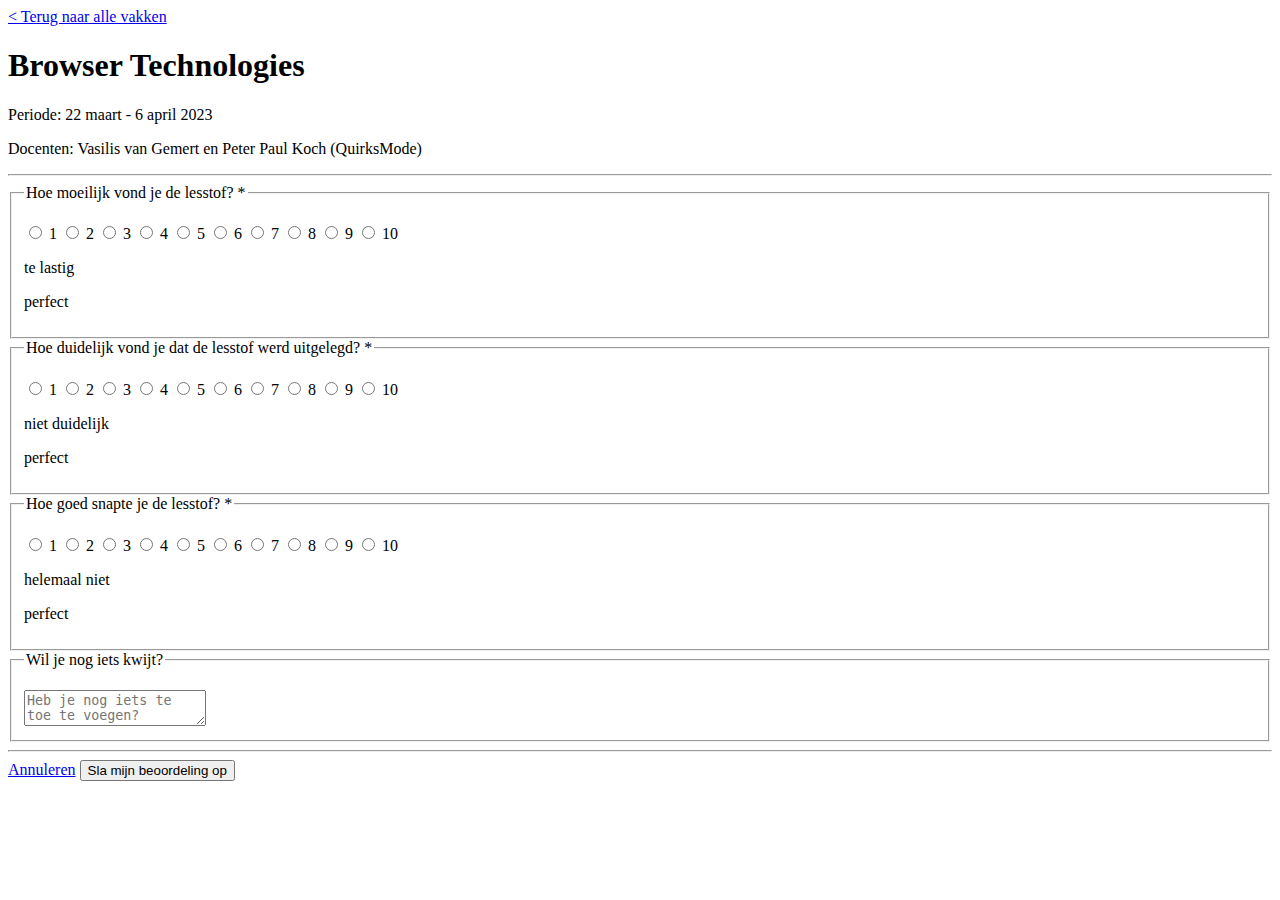
==== bt.html @ ef0c4bd6 "[added] subject pages" ====
<!DOCTYPE html>
<html lang="nl">
	<head>
		<meta charset="UTF-8" />
		<meta http-equiv="X-UA-Compatible" content="IE=edge" />
		<meta name="viewport" content="width=device-width, initial-scale=1.0" />

		<title>Minor Mayhem</title>

		<link rel="stylesheet" href="./styles/style.css" />

		<link rel="preconnect" href="https://fonts.googleapis.com" />
		<link rel="preconnect" href="https://fonts.gstatic.com" crossorigin />
		<link href="https://fonts.googleapis.com/css2?family=Poppins:wght@400;600&display=swap" rel="stylesheet" />
	</head>
	<body>
		<main class="bt">
			<header>
				<a href="./dashboard.html">< Terug naar alle vakken</a>
			</header>

			<section class="content">
				<header>
					<h1>Browser Technologies</h1>
					<div class="vak_info">
						<p><span>Periode:</span> 22 maart - 6 april 2023</p>
						<p><span>Docenten:</span> Vasilis van Gemert en Peter Paul Koch (QuirksMode)</p>
					</div>
				</header>

				<hr />

				<section>
					<form class="enq" action="" method="GET">
						<fieldset>
							<p class="error"></p>
							<legend>Hoe moeilijk vond je de lesstof? *</legend>

							<div>
								<label>
									<input type="radio" name="schaal_lesstof" id="1" value="1" required />
									<span>1</span>
								</label>
								<label>
									<input type="radio" name="schaal_lesstof" id="2" value="2" />
									<span>2</span>
								</label>
								<label>
									<input type="radio" name="schaal_lesstof" id="3" value="3" />
									<span>3</span>
								</label>
								<label>
									<input type="radio" name="schaal_lesstof" id="4" value="4" />
									<span>4</span>
								</label>
								<label>
									<input type="radio" name="schaal_lesstof" id="5" value="5" />
									<span>5</span>
								</label>
								<label>
									<input type="radio" name="schaal_lesstof" id="6" value="6" />
									<span>6</span>
								</label>
								<label>
									<input type="radio" name="schaal_lesstof" id="7" value="7" />
									<span>7</span>
								</label>
								<label>
									<input type="radio" name="schaal_lesstof" id="8" value="8" />
									<span>8</span>
								</label>
								<label>
									<input type="radio" name="schaal_lesstof" id="9" value="9" />
									<span>9</span>
								</label>
								<label>
									<input type="radio" name="schaal_lesstof" id="10" value="10" />
									<span>10</span>
								</label>
							</div>

							<div>
								<p>te lastig</p>
								<p>perfect</p>
							</div>
						</fieldset>
						<fieldset>
							<p class="error"></p>
							<legend>Hoe duidelijk vond je dat de lesstof werd uitgelegd? *</legend>

							<div>
								<label>
									<input type="radio" name="schaal_uitleg" id="1" value="1" required />
									<span>1</span>
								</label>
								<label>
									<input type="radio" name="schaal_uitleg" id="2" value="2" />
									<span>2</span>
								</label>
								<label>
									<input type="radio" name="schaal_uitleg" id="3" value="3" />
									<span>3</span>
								</label>
								<label>
									<input type="radio" name="schaal_uitleg" id="4" value="4" />
									<span>4</span>
								</label>
								<label>
									<input type="radio" name="schaal_uitleg" id="5" value="5" />
									<span>5</span>
								</label>
								<label>
									<input type="radio" name="schaal_uitleg" id="6" value="6" />
									<span>6</span>
								</label>
								<label>
									<input type="radio" name="schaal_uitleg" id="7" value="7" />
									<span>7</span>
								</label>
								<label>
									<input type="radio" name="schaal_uitleg" id="8" value="8" />
									<span>8</span>
								</label>
								<label>
									<input type="radio" name="schaal_uitleg" id="9" value="9" />
									<span>9</span>
								</label>
								<label>
									<input type="radio" name="schaal_uitleg" id="10" value="10" />
									<span>10</span>
								</label>
							</div>

							<div>
								<p>niet duidelijk</p>
								<p>perfect</p>
							</div>
						</fieldset>

						<fieldset>
							<p class="error"></p>
							<legend>Hoe goed snapte je de lesstof? *</legend>

							<div>
								<label>
									<input type="radio" name="schaal_inzicht" id="1" value="1" required />
									<span>1</span>
								</label>
								<label>
									<input type="radio" name="schaal_inzicht" id="2" value="2" />
									<span>2</span>
								</label>
								<label>
									<input type="radio" name="schaal_inzicht" id="3" value="3" />
									<span>3</span>
								</label>
								<label>
									<input type="radio" name="schaal_inzicht" id="4" value="4" />
									<span>4</span>
								</label>
								<label>
									<input type="radio" name="schaal_inzicht" id="5" value="5" />
									<span>5</span>
								</label>
								<label>
									<input type="radio" name="schaal_inzicht" id="6" value="6" />
									<span>6</span>
								</label>
								<label>
									<input type="radio" name="schaal_inzicht" id="7" value="7" />
									<span>7</span>
								</label>
								<label>
									<input type="radio" name="schaal_inzicht" id="8" value="8" />
									<span>8</span>
								</label>
								<label>
									<input type="radio" name="schaal_inzicht" id="9" value="9" />
									<span>9</span>
								</label>
								<label>
									<input type="radio" name="schaal_inzicht" id="10" value="10" />
									<span>10</span>
								</label>
							</div>

							<div>
								<p>helemaal niet</p>
								<p>perfect</p>
							</div>
						</fieldset>
						<fieldset>
							<p></p>
							<legend>Wil je nog iets kwijt?</legend>
							<textarea
								name="kladblok"
								id="kladblok"
								placeholder="Heb je nog iets te toe te voegen?"></textarea>
						</fieldset>

						<hr />

						<div>
							<a href="./dashboard.html">Annuleren</a>
							<button type="submit">Sla mijn beoordeling op</button>
						</div>
					</form>
				</section>
			</section>
		</main>

		<script src="./scripts/validateVak.js"></script>
		<script src="./scripts/styling.js"></script>
	</body>
</html>
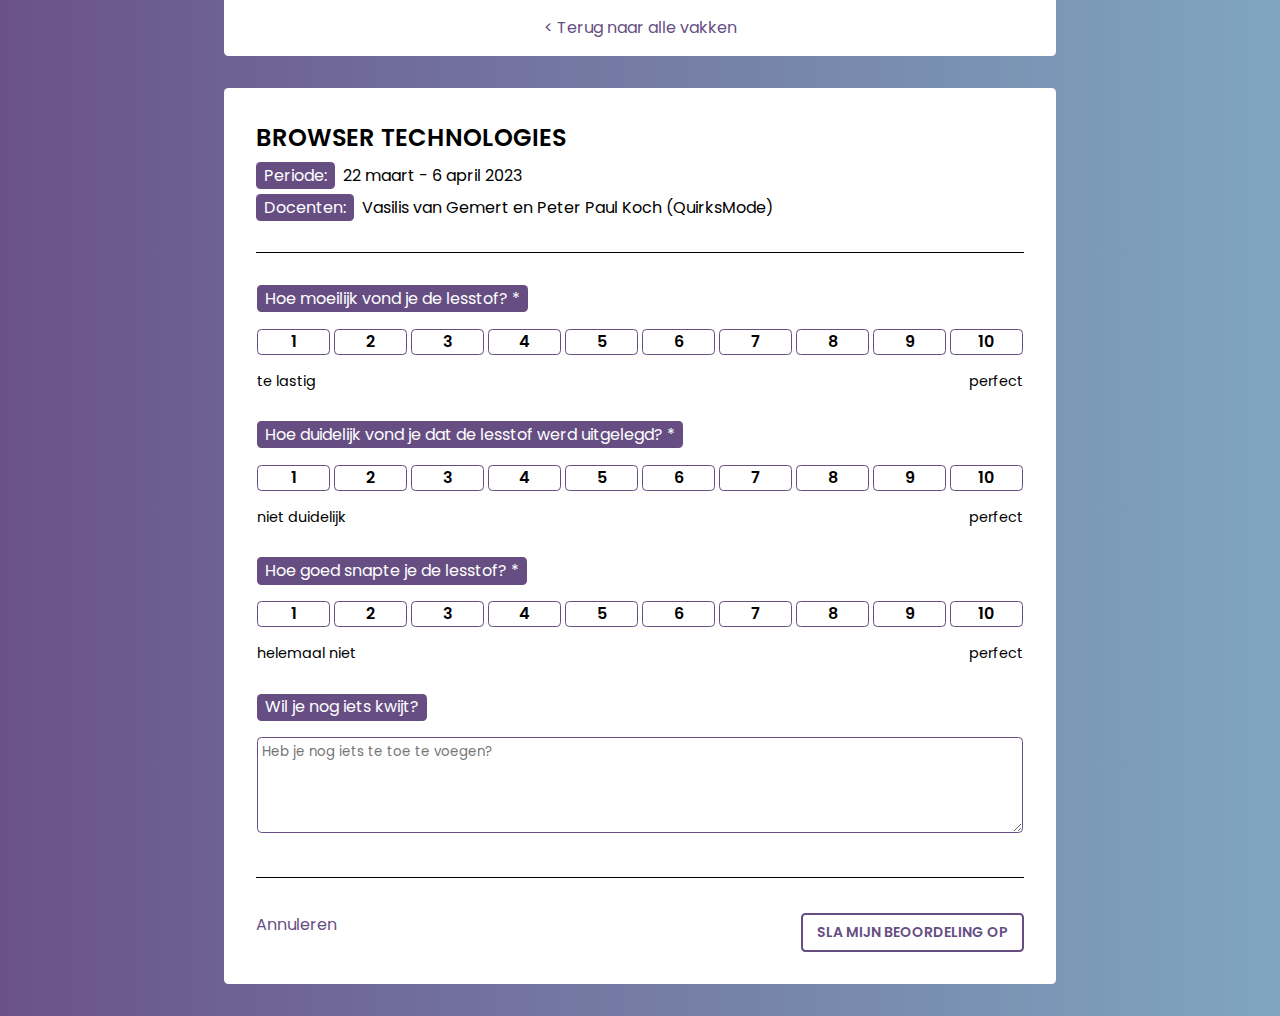
==== commit 882fdb34: "[added] script tag to head" ====
--- a/bt.html
+++ b/bt.html
@@ -12,6 +12,9 @@
 		<link rel="preconnect" href="https://fonts.googleapis.com" />
 		<link rel="preconnect" href="https://fonts.gstatic.com" crossorigin />
 		<link href="https://fonts.googleapis.com/css2?family=Poppins:wght@400;600&display=swap" rel="stylesheet" />
+
+		<script src="./scripts/validateVak.js" type="module"></script>
+		<script src="./scripts/styling.js" type="module"></script>
 	</head>
 	<body>
 		<main class="bt">
@@ -208,8 +211,5 @@
 				</section>
 			</section>
 		</main>
-
-		<script src="./scripts/validateVak.js"></script>
-		<script src="./scripts/styling.js"></script>
 	</body>
 </html>
--- a/styles/style.css
+++ b/styles/style.css
@@ -0,0 +1,489 @@
+*,
+*::after,
+*::before {
+	-webkit-box-sizing: border-box;
+	-moz-box-sizing: border-box;
+	box-sizing: border-box;
+	outline: transparent;
+}
+* {
+	margin: 0;
+	padding: 0;
+
+	font-family: inherit;
+	line-height: inherit;
+	color: inherit;
+}
+*::selection {
+	color: var(--font-color-for-accent-color);
+	background-color: var(--accent-color);
+}
+*::-moz-selection {
+	color: var(--font-color-for-accent-color);
+	background-color: var(--accent-color);
+}
+
+:root {
+	--font-family: 'Poppins', Arial, Helvetica, sans-serif;
+	--font-color: #000;
+	--font-color-for-accent-color: #fff;
+
+	--accent-color: #664e83;
+	--bg-color: #fff;
+	--bg-linear-gradient-color-1: rgba(106, 82, 137, 1);
+	--bg-linear-gradient-color-2: rgba(127, 166, 192, 1);
+	--bg-linear-gradient: linear-gradient(
+		to right,
+		var(--bg-linear-gradient-color-1),
+		var(--bg-linear-gradient-color-2)
+	);
+	--input-hover-color: rgba(106, 82, 137, 0.4);
+
+	--complete-color: #b4d9f1;
+	--error-color: #b30000;
+
+	--border-radius: 0.275rem;
+}
+@media (prefers-color-scheme: dark) {
+	:root {
+		--font-color: #fff;
+		--font-color-for-accent-color: var(--bg-color);
+		--accent-color: #a7cde6;
+		--bg-color: #2a2a2a;
+	}
+}
+
+body {
+	font-family: var(--font-family);
+	font-weight: 400;
+	font-size: 0.9rem;
+	font-style: normal;
+	line-height: 1.5;
+}
+@media only screen and (min-width: 900px) {
+	body {
+		font-size: 1rem;
+	}
+}
+
+main {
+	min-height: 100vh;
+	background: var(--bg-linear-gradient);
+	padding-bottom: 2rem;
+}
+main > header {
+	display: flex;
+	justify-content: center;
+	align-items: center;
+	flex-direction: column;
+	gap: 1rem;
+	max-width: 100%;
+	margin: auto;
+	margin-bottom: 2rem;
+	padding: 1rem;
+	color: var(--font-color);
+	background-color: var(--bg-color);
+	border-radius: 0 0 0.275rem 0.275rem;
+	transition: max-width 250ms ease-in-out;
+}
+
+h1 {
+	color: var(--font-color);
+	font-size: 1.5rem;
+	font-weight: 600;
+	text-transform: uppercase;
+}
+header > h2 {
+	color: var(--font-color);
+}
+
+a {
+	color: var(--accent-color);
+	text-decoration: none;
+}
+
+button {
+	cursor: pointer;
+}
+
+li {
+	list-style: none;
+}
+
+hr {
+	margin: 1rem 0;
+	border: none;
+	border-top: 0.1rem solid var(--font-color);
+}
+
+.content {
+	display: flex;
+	flex-direction: column;
+	gap: 1rem;
+	max-width: 100%;
+	margin: auto;
+	padding: 1rem;
+	background-color: var(--bg-color);
+	border-radius: var(--border-radius);
+	transition: max-width 250ms ease-in-out;
+}
+@media only screen and (min-width: 600px) {
+	main > header,
+	.content {
+		max-width: 80%;
+	}
+	.content {
+		padding: 2rem 1rem;
+	}
+}
+@media only screen and (min-width: 1200px) {
+	main > header,
+	.content {
+		max-width: 65%;
+	}
+	.content {
+		padding: 2rem;
+	}
+}
+
+.content > header {
+	position: relative;
+	display: flex;
+	justify-content: center;
+	flex-direction: column;
+	color: var(--font-color);
+}
+
+.content > section {
+	position: relative;
+	width: 100%;
+	margin: 0 auto;
+}
+
+form {
+	display: flex;
+	flex-direction: column;
+	gap: 2rem;
+	width: 100%;
+	color: var(--font-color);
+}
+
+form > fieldset > div {
+	display: flex;
+	flex-direction: column;
+}
+
+form div > * {
+	display: block;
+	width: 100%;
+}
+
+fieldset {
+	display: flex;
+	flex-direction: column;
+	gap: 1rem;
+	border: none;
+}
+
+label {
+	order: -1;
+	position: relative;
+	font-weight: 600;
+	text-transform: uppercase;
+}
+
+@media only screen and (min-width: 900px) {
+	label {
+		font-size: 1rem;
+	}
+}
+
+input {
+	display: block;
+	padding: 1rem 0.875rem;
+	font-size: 0.875rem;
+	background-color: transparent;
+	border: 0.1rem solid var(--accent-color);
+	border-radius: 0.275rem;
+	transition: border 250ms ease-in-out;
+}
+input:focus-visible,
+input:active {
+	border: 0.1rem solid var(--accent-color);
+}
+input:focus-visible + label::before,
+input:active + label::before {
+	content: '>';
+	position: absolute;
+	top: 2.4rem;
+	left: -1.2rem;
+	color: var(--accent-color);
+	font-size: 1rem;
+}
+input:focus-visible + label::after,
+input:active + label::after {
+	content: '<';
+	position: absolute;
+	top: 2.4rem;
+	right: -1.2rem;
+	color: var(--accent-color);
+	font-size: 1rem;
+}
+.content > a,
+button[type='submit'] {
+	display: block;
+	width: fit-content;
+	margin: 0 0 0 auto;
+	padding: 0.425rem 0.875rem;
+	font-size: 0.875rem;
+	font-weight: 600;
+	text-transform: uppercase;
+	white-space: nowrap;
+	color: var(--accent-color);
+	background-color: var(--bg-color);
+	border: 2px solid var(--accent-color);
+	border-radius: 0.275rem;
+	transition: background-color 250ms ease-in-out, border 250ms ease-in-out;
+}
+.content > a:hover,
+.content > a:focus-visible,
+.content > a:active,
+button[type='submit']:hover,
+button[type='submit']:focus-visible,
+button[type='submit']:active {
+	color: var(--font-color-for-accent-color);
+	background-color: var(--accent-color);
+	border: 2px solid transparent;
+}
+
+.content section > header {
+	margin-bottom: 1.725rem;
+}
+
+.courses {
+	display: flex;
+	flex-direction: column;
+	gap: 0.5rem;
+}
+.courses li {
+	width: 100%;
+	font-size: 0.875rem;
+}
+.courses li > a,
+.courses li > div:first-of-type {
+	position: relative;
+	display: flex;
+	justify-content: space-between;
+	align-items: center;
+	padding: 1rem 0.875rem;
+	color: var(--font-color);
+	background-color: transparent;
+	border: 0.1rem solid var(--font-color);
+	border-radius: 0.275rem;
+	transition: background-color 250ms ease-in-out, border 250ms ease-in-out;
+}
+.courses li > a:hover,
+.courses li > a:focus-visible,
+.courses li > a:active {
+	color: var(--font-color-for-accent-color);
+	background-color: var(--accent-color);
+	border: 0.1rem solid var(--accent-color);
+}
+.courses li > a:focus-visible::before,
+.courses li > a:active::before {
+	content: '>';
+	position: absolute;
+	top: 1.3rem;
+	left: -1.2rem;
+	color: var(--accent-color);
+	font-size: 1rem;
+}
+.courses li > a:focus-visible::after,
+.courses li > a:active::after {
+	content: '<';
+	position: absolute;
+	top: 1.3rem;
+	right: -1.2rem;
+	color: var(--accent-color);
+	font-size: 1rem;
+}
+.courses li > a:hover .voltooid,
+.courses li > a:focus-visible .voltooid,
+.courses li > a:active .voltooid {
+	color: var(--font-color);
+}
+
+.courses li > a h2 {
+	font-size: 1rem;
+}
+.courses li > div + div {
+	display: grid;
+	grid-template-columns: 1fr 0.1fr;
+	padding: 1rem 0.875rem;
+}
+.courses li > div + div ul {
+	display: flex;
+	flex-direction: column;
+	gap: 0.5rem;
+}
+
+.progress.voltooid {
+	padding: 0 0.25rem;
+	background-color: var(--complete-color);
+	border-radius: var(--border-radius);
+}
+
+.vak_info {
+	display: flex;
+	flex-direction: column;
+	gap: 0.5rem;
+	margin-top: 0.5rem;
+	color: var(--font-color);
+}
+.vak_info span,
+.enq fieldset > legend {
+	padding: 0.1rem 0.5rem;
+	color: var(--font-color-for-accent-color);
+	background-color: var(--accent-color);
+	border-radius: var(--border-radius);
+}
+.vak_info span::selection,
+.enq fieldset > legend::selection {
+	color: var(--accent-color);
+	background-color: var(--bg-color);
+}
+.vak_info span {
+	margin-right: 0.25rem;
+}
+
+.enq {
+	gap: 1.2rem;
+}
+
+.enq > div {
+	display: flex;
+	justify-content: space-between;
+}
+
+.enq fieldset {
+	width: calc(100% + 2rem);
+	margin-left: -1rem;
+	padding: 0 1rem 0.525rem 1rem;
+	border: 1px solid transparent;
+	border-radius: var(--border-radius);
+	transition: border 250ms ease-in-out;
+}
+.enq fieldset:focus-within {
+	border: 1px solid var(--accent-color);
+}
+
+.enq fieldset > legend + div {
+	display: grid;
+	grid-template-columns: repeat(5, 1fr);
+	gap: 0.25rem;
+}
+@media only screen and (min-width: 600px) {
+	.enq fieldset > legend + div {
+		grid-template-columns: repeat(10, 1fr);
+	}
+}
+.enq fieldset > div:last-of-type {
+	display: flex;
+	flex-direction: row;
+	justify-content: space-between;
+	color: var(--font-color);
+	font-size: 0.9rem;
+}
+.enq fieldset > div:last-of-type p {
+	display: inline-block;
+	width: fit-content;
+}
+
+.enq fieldset input {
+	opacity: 0;
+	position: absolute;
+	appearance: none;
+	z-index: -1;
+}
+
+.enq fieldset input + span {
+	width: 100%;
+	text-align: center;
+	border: 0.1rem solid var(--accent-color);
+	border-radius: var(--border-radius);
+	transition: background-color 250ms ease-in-out, border 250ms ease-in-out;
+}
+.enq fieldset input + span:hover {
+	background-color: var(--input-hover-color);
+	border-color: transparent;
+}
+
+.enq fieldset input:focus-visible + span,
+.enq fieldset input:active + span,
+.enq fieldset input:checked + span {
+	color: var(--font-color-for-accent-color);
+	background-color: var(--accent-color);
+	border: 0.1rem solid var(--accent-color);
+}
+.enq fieldset label {
+	position: relative;
+	display: flex;
+	justify-content: center;
+	color: var(--font-color);
+	cursor: pointer;
+}
+
+#kladblok {
+	max-width: 53.765625rem;
+	min-height: 6rem;
+	background-color: var(--bg-color);
+	padding: 0.25rem;
+	border: 1px solid var(--accent-color);
+	border-radius: var(--border-radius);
+}
+
+a[href='./dashboard.html'] {
+	position: relative;
+	display: inline-block;
+	width: fit-content;
+}
+a[href='./dashboard.html']:after {
+	opacity: 0;
+	content: '';
+	position: absolute;
+	left: 0;
+	display: inline-block;
+	width: 100%;
+	height: 1em;
+	margin-top: 0.625rem;
+	border-bottom: 1px solid;
+	-webkit-transition: opacity 0.35s, -webkit-transform 0.35s;
+	transition: opacity 0.35s, transform 0.35s;
+	-webkit-transform: scale(0, 1);
+	transform: scale(0, 1);
+}
+a[href='./dashboard.html']:hover:after,
+a[href='./dashboard.html']:focus-visible:after,
+a[href='./dashboard.html']:active:after {
+	opacity: 1;
+	-webkit-transform: scale(1);
+	transform: scale(1);
+}
+
+.css-input:invalid {
+	border: 1px solid var(--error-color) !important;
+}
+.css-input:invalid + label {
+	color: var(--error-color) !important;
+}
+.err {
+	border: 1px solid var(--error-color) !important;
+}
+.error {
+	margin-top: 0.05rem;
+	color: var(--error-color);
+	font-size: 0.875rem;
+}
+.error_margin {
+	margin-bottom: -0.8rem;
+}
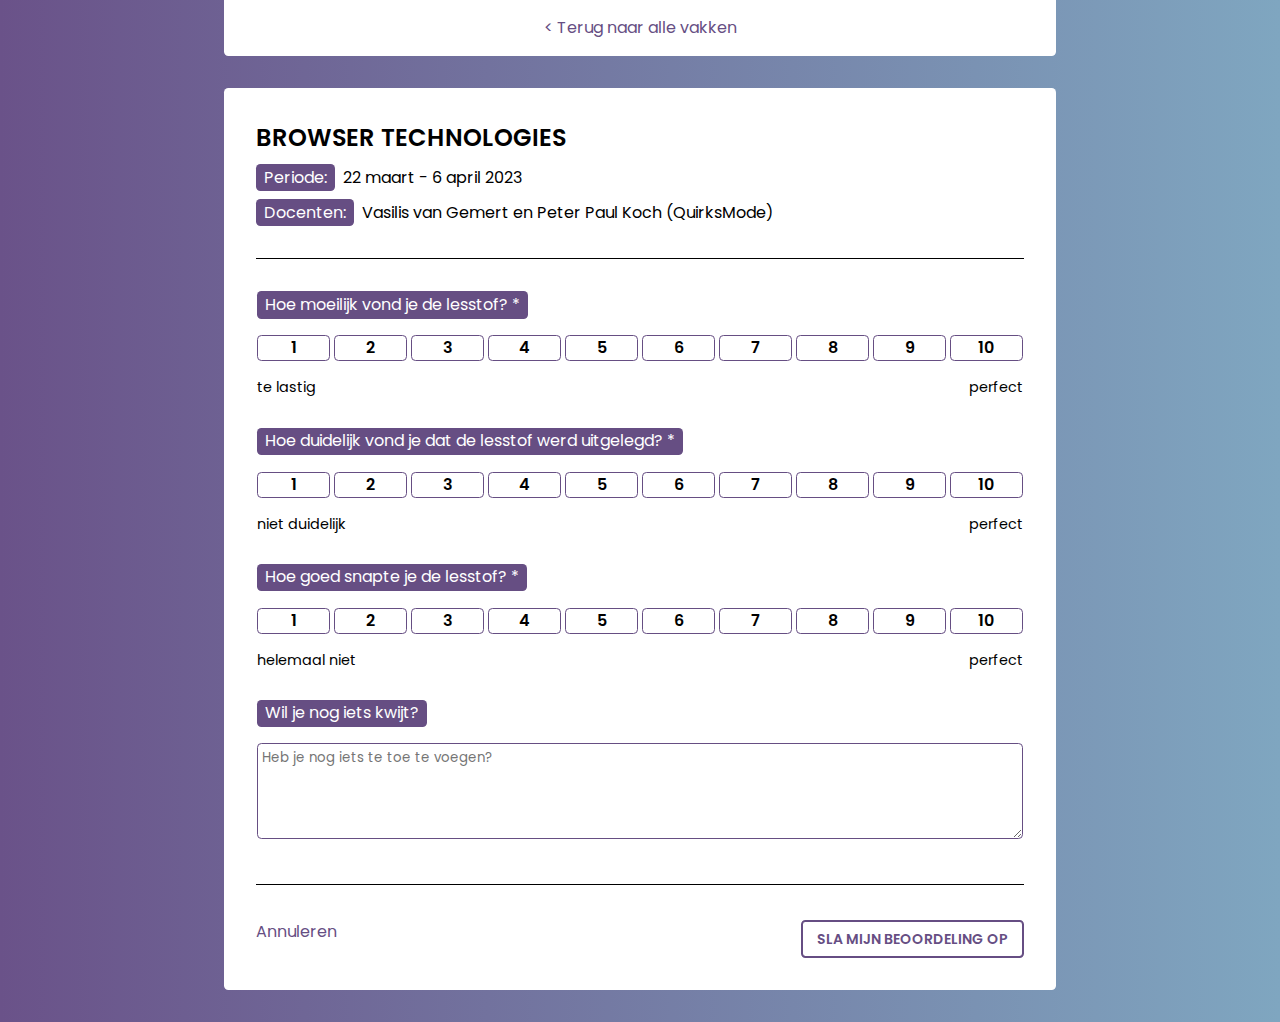
==== commit 60eb09ba: "[added] favicon" ====
--- a/bt.html
+++ b/bt.html
@@ -8,6 +8,8 @@
 		<title>Minor Mayhem</title>
 
 		<link rel="stylesheet" href="./styles/style.css" />
+		<link rel="icon" type="image/x-icon" href="./assets/favicon_lightmode.ico" media="(prefers-color-scheme: light)" />
+		<link rel="icon" type="image/x-icon" href="./assets/favicon_darkmode.ico" media="(prefers-color-scheme: dark)" />
 
 		<link rel="preconnect" href="https://fonts.googleapis.com" />
 		<link rel="preconnect" href="https://fonts.gstatic.com" crossorigin />
--- a/styles/style.css
+++ b/styles/style.css
@@ -30,6 +30,7 @@
 
 	--accent-color: #664e83;
 	--bg-color: #fff;
+	--bg-color-other: #2a2a2a;
 	--bg-linear-gradient-color-1: rgba(106, 82, 137, 1);
 	--bg-linear-gradient-color-2: rgba(127, 166, 192, 1);
 	--bg-linear-gradient: linear-gradient(
@@ -50,6 +51,10 @@
 		--font-color-for-accent-color: var(--bg-color);
 		--accent-color: #a7cde6;
 		--bg-color: #2a2a2a;
+		--bg-color-other: var(--font-color);
+	}
+	.progress.voltooid {
+		color: var(--bg-color) !important;
 	}
 }
 
@@ -96,6 +101,9 @@
 header > h2 {
 	color: var(--font-color);
 }
+h3 {
+	color: var(--font-color);
+}
 
 a {
 	color: var(--accent-color);
@@ -114,6 +122,10 @@
 	margin: 1rem 0;
 	border: none;
 	border-top: 0.1rem solid var(--font-color);
+}
+
+p[class^='schaal_'] {
+	color: var(--font-color);
 }
 
 .content {
@@ -257,7 +269,31 @@
 }
 
 .content section > header {
+	display: flex;
+	justify-content: space-between;
+	align-items: center;
 	margin-bottom: 1.725rem;
+}
+
+.content section > header .progress_bar {
+	position: relative;
+	width: 10rem;
+	height: 1.4rem;
+	overflow: hidden;
+	background-color: #ddd;
+	border-radius: var(--border-radius);
+}
+@media only screen and (min-width: 600px) {
+	.content section > header .progress_bar {
+		width: 20rem;
+	}
+}
+.content section > header .progress_bar > div {
+	position: absolute;
+	top: 0;
+	left: 0;
+	height: 1.6rem;
+	background: var(--bg-linear-gradient);
 }
 
 .courses {
@@ -316,15 +352,27 @@
 .courses li > a h2 {
 	font-size: 1rem;
 }
+.courses li > div + div ul {
+	display: flex;
+	flex-direction: column;
+	gap: 0.5rem;
+}
 .courses li > div + div {
-	display: grid;
-	grid-template-columns: 1fr 0.1fr;
-	padding: 1rem 0.875rem;
-}
-.courses li > div + div ul {
-	display: flex;
-	flex-direction: column;
-	gap: 0.5rem;
+	display: flex;
+	flex-direction: column;
+}
+.courses li > div + div a {
+	order: -1;
+	margin: 0.875rem auto 0.875rem 0;
+}
+
+.answers > a {
+	margin: 0 auto auto 0;
+	padding: 0 0.2rem;
+}
+.answers > a:focus-visible {
+	color: var(--bg-color);
+	background-color: var(--accent-color);
 }
 
 .progress.voltooid {
@@ -353,6 +401,7 @@
 	background-color: var(--bg-color);
 }
 .vak_info span {
+	display: inline-block;
 	margin-right: 0.25rem;
 }
 
@@ -377,16 +426,6 @@
 	border: 1px solid var(--accent-color);
 }
 
-.enq fieldset > legend + div {
-	display: grid;
-	grid-template-columns: repeat(5, 1fr);
-	gap: 0.25rem;
-}
-@media only screen and (min-width: 600px) {
-	.enq fieldset > legend + div {
-		grid-template-columns: repeat(10, 1fr);
-	}
-}
 .enq fieldset > div:last-of-type {
 	display: flex;
 	flex-direction: row;
@@ -397,6 +436,11 @@
 .enq fieldset > div:last-of-type p {
 	display: inline-block;
 	width: fit-content;
+}
+
+.enq fieldset > legend + div {
+	display: flex;
+	flex-direction: row;
 }
 
 .enq fieldset input {
@@ -470,6 +514,39 @@
 	transform: scale(1);
 }
 
+a[href='/confirmed.html'] {
+	position: relative;
+}
+@media only screen and (max-width: 599px) {
+	a[href='/confirmed.html'] {
+		margin-top: 2rem;
+	}
+}
+a[href='/confirmed.html']:focus-visible {
+	color: var(--bg-color) !important;
+	border-color: var(--accent-color) !important;
+}
+
+a[href='/confirmed.html'].disable {
+	color: var(--bg-color-other);
+	text-decoration: line-through;
+	border-color: var(--bg-color-other);
+	cursor: auto;
+	user-select: none;
+}
+a[href='/confirmed.html'].disable::before {
+	content: attr(data-text);
+	position: absolute;
+	top: -1.5rem;
+	left: 0;
+	font-size: 0.84rem;
+	font-weight: 300;
+	text-transform: none;
+}
+a[href='/confirmed.html'].disable:hover {
+	background-color: transparent;
+}
+
 .css-input:invalid {
 	border: 1px solid var(--error-color) !important;
 }
@@ -487,3 +564,84 @@
 .error_margin {
 	margin-bottom: -0.8rem;
 }
+
+.z header {
+	z-index: 2;
+}
+
+[data-bubble] {
+	transform: rotateX(180deg);
+	display: grid;
+	position: relative;
+}
+[data-bubble] > div {
+	position: absolute;
+	top: 0;
+	left: 0;
+	right: 0;
+	width: 88%;
+	height: 1rem;
+	margin: auto;
+	background: var(--bg-color);
+	filter: url(#blob);
+}
+[data-bubble] > div .bubble {
+	position: absolute;
+	left: var(--blob-position, 50%);
+	background: var(--bg-color);
+	border-radius: 100%;
+	transform: translate(-50%, 50%);
+}
+[data-bubble] + svg {
+	position: fixed;
+	top: 100vh;
+}
+@keyframes bubble-size {
+	0%,
+	75% {
+		width: var(--blob-size, 4rem);
+		height: var(--blob-size, 4rem);
+	}
+	100% {
+		width: 0rem;
+		height: 0rem;
+	}
+}
+@keyframes bubble-move {
+	0% {
+		bottom: -4rem;
+	}
+	100% {
+		bottom: var(--blob-distance, 10rem);
+	}
+}
+
+@media (prefers-reduced-motion: no-preference) {
+	[data-bubble] > div .bubble {
+		animation: bubble-size var(--blob-time, 4s) ease-in infinite var(--blob-delay, 0s),
+			bubble-move var(--blob-time, 4s) ease-in infinite var(--blob-delay, 0s);
+	}
+}
+
+@supports (display: grid) {
+	@media only screen and (min-width: 600px) {
+		.courses li > div + div {
+			display: grid;
+			grid-template-columns: 1fr 0.1fr;
+			padding: 1rem 0.875rem;
+		}
+		.courses li > div + div a {
+			order: unset;
+		}
+	}
+	.enq fieldset > legend + div {
+		display: grid;
+		grid-template-columns: repeat(5, 1fr);
+		gap: 0.25rem;
+	}
+	@media only screen and (min-width: 600px) {
+		.enq fieldset > legend + div {
+			grid-template-columns: repeat(10, 1fr);
+		}
+	}
+}
